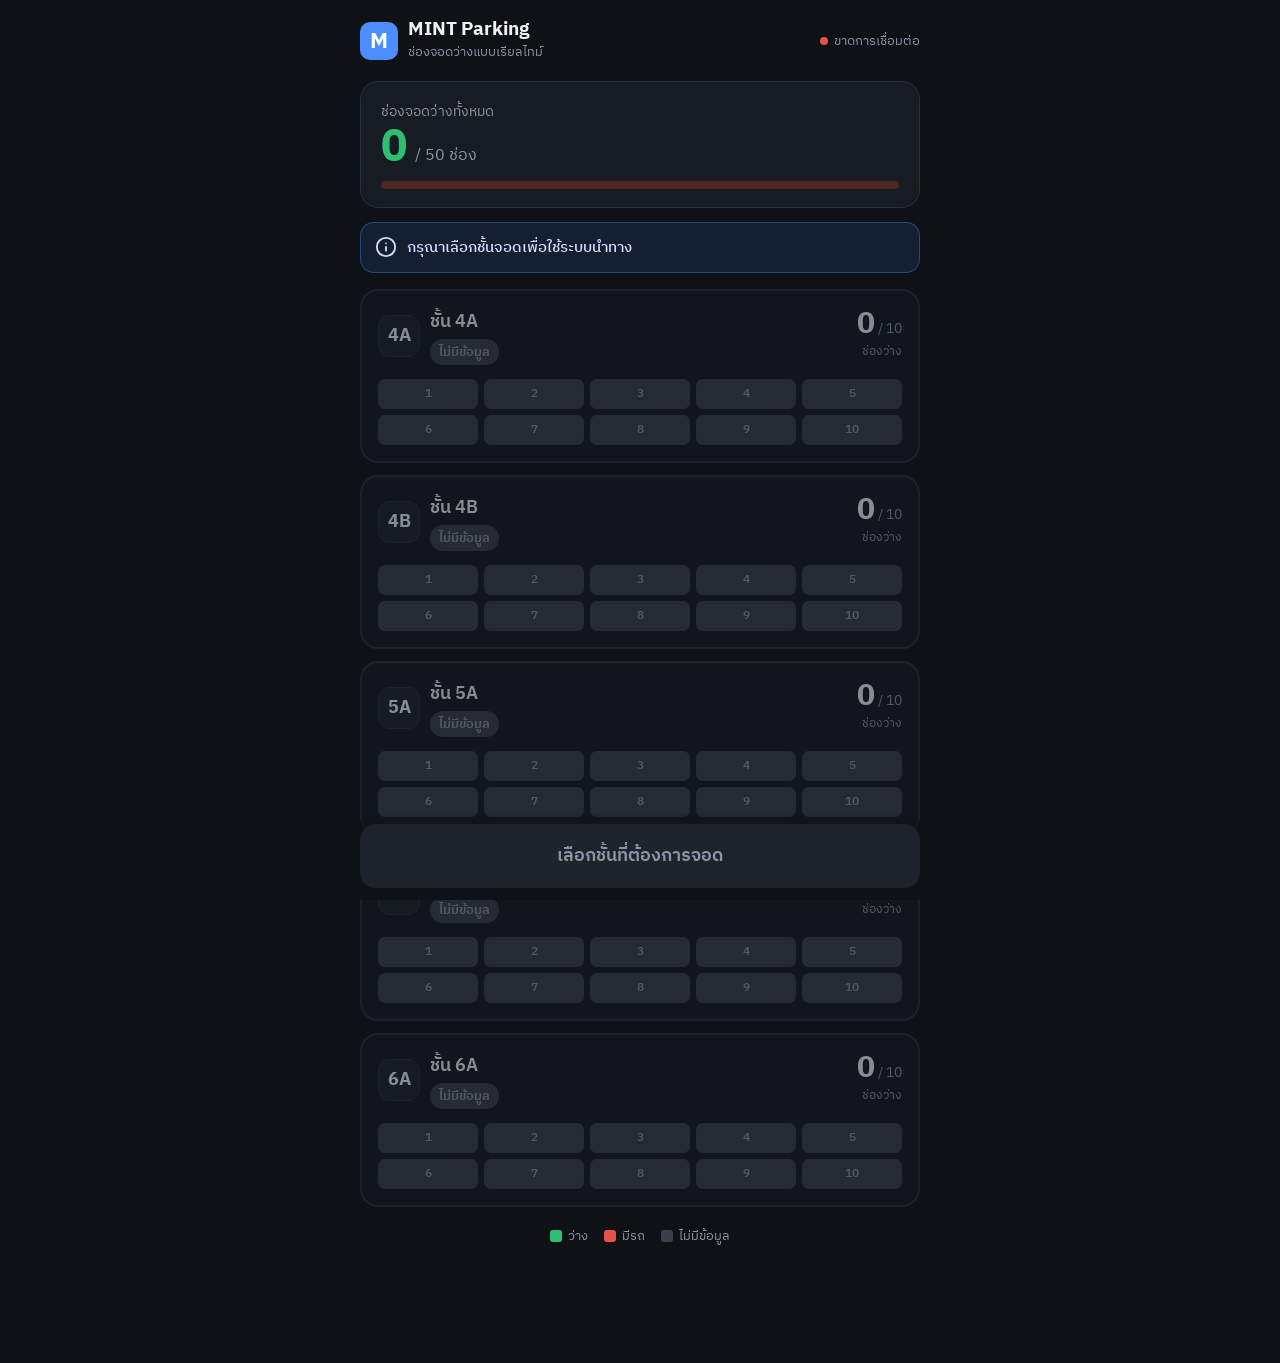
==== nav.html @ 10e76faa "Create nav.html" ====
<!doctype html>
<html lang="th">
<head>
<meta charset="utf-8">
<meta name="viewport" content="width=device-width,initial-scale=1,viewport-fit=cover">
<meta name="theme-color" content="#0e1116">
<title>นำทาง · MINT Parking</title>
<link rel="preconnect" href="https://fonts.googleapis.com">
<link href="https://fonts.googleapis.com/css2?family=IBM+Plex+Sans+Thai:wght@400;500;600;700&display=swap" rel="stylesheet">
<style>
  :root{
    --bg:#0e1116; --panel:#171b22; --panel-2:#1e232c; --line:#2a313c;
    --text:#eef1f5; --muted:#8b95a5;
    --free:#2fbf71; --free-dim:#1c4a33;
    --taken:#e5534b; --taken-dim:#4d2523;
    --warn:#f0a83a; --unknown:#3a414c; --accent:#4c8dff;
    --turn:#0f7a3f;
  }
  *{box-sizing:border-box;margin:0;padding:0}
  html,body{background:var(--bg);height:100%}
  body{font-family:'IBM Plex Sans Thai',sans-serif;color:var(--text);display:flex;flex-direction:column;
       min-height:100vh;transition:background .3s}
  body.turn{background:var(--turn)}
  body.arrived{background:#12305e}
  button{font-family:inherit;cursor:pointer;-webkit-tap-highlight-color:transparent}

  /* ---------- แถบบน ---------- */
  .top{display:flex;align-items:center;gap:10px;padding:14px 16px;padding-top:calc(14px + env(safe-area-inset-top))}
  .back{border:0;background:rgba(255,255,255,.08);color:var(--text);width:42px;height:42px;border-radius:12px;
        display:grid;place-items:center;flex:none}
  .dest{flex:1;min-width:0}
  .dest small{display:block;color:var(--muted);font-size:13px}
  body.turn .dest small,body.arrived .dest small{color:rgba(255,255,255,.75)}
  .dest b{font-size:18px;font-weight:600}
  .free{flex:none;font-size:14px;font-weight:600;padding:6px 12px;border-radius:99px;background:var(--free-dim);color:var(--free)}
  .free.low{background:rgba(240,168,58,.18);color:var(--warn)}
  .free.full{background:var(--taken-dim);color:#f3a29d}
  .free.none{background:var(--unknown);color:var(--muted)}

  /* ---------- คำสั่งหลัก ---------- */
  main{flex:1;display:flex;flex-direction:column;align-items:center;justify-content:center;text-align:center;padding:0 20px}
  .arrow{width:min(58vw,260px);height:min(58vw,260px)}
  .arrow svg{width:100%;height:100%}
  .msg{font-size:clamp(34px,11vw,58px);font-weight:700;line-height:1.15;margin-top:8px}
  .msg.long{font-size:clamp(28px,8.2vw,44px)}
  .detail{font-size:18px;color:rgba(255,255,255,.8);margin-top:6px;min-height:27px}
  .prev{margin-top:18px;font-size:14px;color:var(--muted);min-height:20px}
  body.turn .prev,body.arrived .prev{color:rgba(255,255,255,.7)}

  .alert{margin:12px 16px 0;padding:12px 14px;border-radius:14px;background:rgba(240,168,58,.15);
         border:1px solid rgba(240,168,58,.5);color:#ffd79a;font-size:15px;font-weight:500;display:none;
         align-items:center;gap:10px;justify-content:space-between}
  .alert.show{display:flex}
  .alert button{border:0;border-radius:10px;padding:8px 12px;background:var(--warn);color:#1a1200;font-weight:600;font-size:14px;flex:none}

  /* ---------- ผังช่องจอดเมื่อถึงชั้น ---------- */
  .slots{display:none;grid-template-columns:repeat(5,1fr);gap:6px;width:100%;max-width:340px;margin-top:20px}
  body.arrived .slots{display:grid}
  .slot{height:34px;border-radius:8px;display:grid;place-items:center;font-size:13px;font-weight:600}
  .slot.f{background:var(--free);color:#05290f}
  .slot.t{background:rgba(255,255,255,.12);color:rgba(255,255,255,.45)}
  .slot.u{background:rgba(255,255,255,.06);color:rgba(255,255,255,.3)}

  /* ---------- ความคืบหน้า ---------- */
  .steps{display:flex;flex-wrap:wrap;gap:4px 6px;justify-content:center;align-items:center;
         padding:12px 16px calc(18px + env(safe-area-inset-bottom));font-size:13px;color:rgba(255,255,255,.5)}
  .steps b{font-weight:600;color:rgba(255,255,255,.85)}
  .steps b.now{color:#fff;background:rgba(255,255,255,.18);padding:1px 8px;border-radius:99px}
  .code{display:inline-block;font-size:13px;font-weight:600;letter-spacing:.5px;padding:3px 10px;border-radius:99px;
        background:rgba(255,255,255,.14);color:#fff;margin-bottom:6px;visibility:hidden}
  .code.on{visibility:visible}
  .debug{color:rgba(255,255,255,.6);font-size:12px;white-space:pre-line;text-align:center;padding:0 16px 8px}

  /* ---------- หน้าเริ่ม ---------- */
  .start{position:fixed;inset:0;background:var(--bg);display:flex;flex-direction:column;align-items:center;
         justify-content:center;text-align:center;padding:24px;z-index:5;gap:14px}
  .start.hide{display:none}
  .start h1{font-size:26px;font-weight:700}
  .start p{color:var(--muted);font-size:15px;max-width:320px;line-height:1.6}
  .start .big{border:0;border-radius:16px;padding:17px 40px;font-size:19px;font-weight:600;background:var(--accent);color:#fff;margin-top:8px}
  .start .link{border:0;background:none;color:var(--muted);font-size:15px;text-decoration:underline}
  .err{color:#f3a29d;font-size:14px;max-width:320px;min-height:20px}

  /* ---------- จำลอง ---------- */
  .sim{display:none;flex-wrap:wrap;gap:6px;justify-content:center;padding:0 12px 10px}
  .sim.on{display:flex}
  .sim button{border:1px solid rgba(255,255,255,.3);background:rgba(0,0,0,.25);color:#fff;border-radius:10px;padding:8px 12px;font-size:13px}
  .sim button.hold{background:#fff;color:#000}

  /* ---------- กล่องแจ้งเตือน flag ---------- */
  #overlay{position:fixed;inset:0;background:rgba(0,0,0,.75);display:none;align-items:center;justify-content:center;padding:16px;z-index:10}
  #box{background:#fff;color:#222;border-radius:16px;padding:24px;max-width:420px;width:100%}
  #box h2{margin:0 0 12px;font-size:21px}
  #box p,#box li{font-size:16px;line-height:1.5}
  #box ol{padding-left:22px;margin:8px 0}
  #box code{background:#eee;padding:2px 6px;border-radius:6px;word-break:break-all}
  .row{display:flex;gap:12px;margin-top:16px}
  .row button{flex:1;font-size:17px;padding:12px;border-radius:12px;border:0}
  .yes{background:#0a7d2c;color:#fff}
  .no{background:#ddd;color:#222}
  #steps2{display:none}
  #copied{color:#0a7d2c;font-weight:bold}
</style>
</head>
<body>

<div class="top">
  <button class="back" id="back" aria-label="กลับไปเลือกชั้น">
    <svg width="22" height="22" viewBox="0 0 24 24" fill="none" stroke="currentColor" stroke-width="2.4" stroke-linecap="round" stroke-linejoin="round"><path d="M15 18l-6-6 6-6"/></svg>
  </button>
  <div class="dest"><small>ปลายทาง</small><b id="destName">–</b></div>
  <span class="free none" id="freeBadge">–</span>
</div>

<div class="alert" id="fullAlert"><span id="fullText">⚠️ ชั้นนี้เต็มแล้ว</span><button id="change">เปลี่ยนชั้น</button></div>

<main>
  <span class="code" id="code">–</span>
  <div class="arrow" id="arrow"></div>
  <div class="msg" id="msg">ขับตรงไปตามทาง</div>
  <div class="detail" id="detail">ระบบจะแจ้งเมื่อถึงจุดเลี้ยว</div>
  <div class="slots" id="slots"></div>
  <div class="prev" id="prev"></div>
</main>

<div class="sim" id="sim"></div>
<div class="debug" id="debug"></div>
<div class="steps" id="progress"></div>

<!-- หน้าเริ่ม (ต้องแตะ 1 ครั้งเพื่อเปิดการสแกนและเสียง) -->
<div class="start" id="start">
  <h1 id="startTitle">นำทางไปชั้น –</h1>
  <p>วางมือถือไว้ที่ที่จับในรถ เปิดหน้าจอไว้ตลอดทาง<br>ระบบจะบอกทางด้วยเสียงเมื่อถึงจุดเลี้ยว</p>
  <button class="big" id="go">เริ่มนำทาง</button>
  <div class="err" id="err"></div>
  <button class="link" id="back2">กลับไปเลือกชั้น</button>
</div>

<!-- กล่องแจ้งเตือน flag -->
<div id="overlay">
  <div id="box">
    <div id="ask">
      <h2>⚠️ กรุณาเปิด flag เพื่อนำทาง</h2>
      <p>ระบบนำทางต้องใช้ฟีเจอร์สแกน Beacon ของ Chrome ซึ่งยังเป็นฟีเจอร์ทดลอง ต้องเปิดใช้งานก่อน (ทำครั้งเดียวต่อเครื่อง)</p>
      <div class="row"><button class="no" id="deny">ไม่อนุญาต</button><button class="yes" id="allow">อนุญาต</button></div>
    </div>
    <div id="steps2">
      <h2>เปิด flag ตามขั้นตอนนี้</h2>
      <p id="copied">✅ คัดลอกที่อยู่ให้แล้ว</p>
      <ol>
        <li>กดที่ช่องที่อยู่เว็บด้านบน แล้ว <b>วาง</b> แล้วกด Enter<br><code>chrome://flags/#enable-experimental-web-platform-features</code></li>
        <li>เปลี่ยนจาก <i>Default</i> เป็น <b>Enabled</b></li>
        <li>กดปุ่ม <b>Relaunch</b> ด้านล่าง</li>
        <li>สแกน QR Code อีกครั้ง</li>
      </ol>
      <div class="row"><button class="no" id="copyAgain">คัดลอกอีกครั้ง</button></div>
    </div>
  </div>
</div>

<script>
// ======================= ตั้งค่า =======================
const FIREBASE_URL = "https://mintparking-52573-default-rtdb.asia-southeast1.firebasedatabase.app";
const DASHBOARD    = "index.html";
const SLOTS_PER_FLOOR = 10;

// รหัสชั้นในฐานข้อมูล (ESP32 ใช้ F1-F5) -> ชื่อที่แสดง
const FLOORS = { F1: "4A", F2: "4B", F3: "5A", F4: "5B", F5: "6A" };

// ---------- ส่วนที่ 1: เส้นทางภายนอกอาคาร (ข้อความเหมือนกันทุกชั้นปลายทาง) ----------
// say = ข้อความเต็ม (พูดออกเสียง) | msg = ตัวใหญ่ | sub = ตัวเล็ก
// arrow: left | right | straight | up | rightleft | park
const OUTDOOR = {
  A1: { say: "ตรงไป",      msg: "ตรงไป",     sub: "",                       arrow: "straight" },
  A2: { say: "เลี้ยวขวา",   msg: "เลี้ยวขวา",  sub: "",                       arrow: "right" },
  A3: { say: "ตรงไป",      msg: "ตรงไป",     sub: "",                       arrow: "straight" },
  A4: { say: "เลี้ยวขวา",   msg: "เลี้ยวขวา",  sub: "",                       arrow: "right" },
  A5: { say: "ตรงไปเพื่อขึ้นสู่อาคารจอดรถ", msg: "ตรงไป", sub: "เพื่อขึ้นสู่อาคารจอดรถ", arrow: "straight" },
  B1: { say: "ตรงไปและเลี้ยวขวาที่สุดทาง",  msg: "ตรงไป", sub: "และเลี้ยวขวาที่สุดทาง",  arrow: "straight" },
  B2: { say: "ตรงไป",      msg: "ตรงไป",     sub: "",                       arrow: "straight" },
  B3: { say: "ตรงไป",      msg: "ตรงไป",     sub: "",                       arrow: "straight" },
  B4: { say: "เลี้ยวขวา",   msg: "เลี้ยวขวา",  sub: "",                       arrow: "right" },
  B5: { say: "เลี้ยวขวาและเลี้ยวซ้ายเพื่อขึ้นอาคารจอดรถ", msg: "เลี้ยวขวาและเลี้ยวซ้าย", sub: "เพื่อขึ้นอาคารจอดรถ", arrow: "rightleft" },
  C1: { say: "เลี้ยวขวา",   msg: "เลี้ยวขวา",  sub: "",                       arrow: "right" },
  C2: { say: "เลี้ยวขวา",   msg: "เลี้ยวขวา",  sub: "",                       arrow: "right" },
  E1: { say: "เลี้ยวขวา",   msg: "เลี้ยวขวา",  sub: "",                       arrow: "right" },
};
const ROUTE_A = ["A1", "A2", "A3", "A4", "A5"];   // เส้นทางหลัก A
const ROUTE_B = ["B1", "B2", "B3", "B4", "B5"];   // เส้นทางหลัก B
// เส้นทางสำรอง: B5 -> C1 -> (C2 -> A4 หรือ B3) หรือ (E1 -> A2 หรือ B1)
const BRANCH = {
  B5: ["C1"],
  C1: ["C2", "E1"],          // แทร็ก C2 แล้วจะไม่แทร็ก E1 และกลับกัน
  C2: ["A4", "B3"],
  E1: ["A2", "B1"],
};

// ---------- ส่วนที่ 2: ภายในอาคาร (ข้อความขึ้นกับชั้นปลายทาง) ----------
// final: true = จุดสุดท้ายของชั้นนั้น
const GO_4A  = { b: "F1A", say: "ขึ้นไปยังชั้นจอดรถ 4A", msg: "ขึ้นไปยังชั้นจอดรถ 4A", sub: "", arrow: "up" };
const UP_5A  = { b: "F3B", say: "ขึ้นต่อไปยังชั้น 5A", msg: "ขึ้นต่อไปยังชั้น 5A", sub: "", arrow: "up" };
const HERE   = b => ({ b, say: "ถึงชั้นจอดรถของคุณแล้ว", msg: "ถึงชั้นจอดรถของคุณแล้ว", sub: "", arrow: "park", final: true });
const UPTO   = (b, f) => ({ b, say: `ขึ้นไปยังชั้น ${f} แล้วคุณจะถึงชั้นจอดรถของคุณ`,
                           msg: `ขึ้นไปยังชั้น ${f}`, sub: "แล้วคุณจะถึงชั้นจอดรถของคุณ", arrow: "up", final: true });
const BUILDING = {
  F1: [GO_4A, HERE("F3B")],                                            // 4A
  F2: [GO_4A, UPTO("F3B", "4B")],                                      // 4B
  F3: [GO_4A, UP_5A, HERE("F4B")],                                     // 5A
  F4: [GO_4A, UP_5A, UPTO("F4B", "5B")],                               // 5B
  F5: [GO_4A, UP_5A,
       { b: "F4B", say: "ขึ้นต่อไปยังชั้น 6A", msg: "ขึ้นต่อไปยังชั้น 6A", sub: "", arrow: "up" },
       HERE("F5B")],                                                   // 6A
};

const RSSI_NEAR = -70;    // แรงกว่านี้ = ถึงจุด
const RSSI_FAR  = -80;    // อ่อนกว่านี้ = ผ่านจุดไปแล้ว
const NEAR_OVERRIDE = {}; // ปรับเกณฑ์เฉพาะบางจุด เช่น { A3: -65, F1A: -75 }
const LOST_MS   = 3000;
const STALE_MS  = 120000;
const POLL_MS   = 3000;
const ARRIVE_MS = 6000;   // จุดสุดท้ายแบบ "ขึ้นไปยังชั้น ..." แสดงค้างไว้ก่อนเปลี่ยนเป็นหน้าถึงชั้น
const FLAG_URL  = "chrome://flags/#enable-experimental-web-platform-features";
// =====================================================

const $ = id => document.getElementById(id);
const q = new URLSearchParams(location.search);
const DEBUG = q.has('debug');
const SIM   = q.has('sim');
const floor = q.get('floor');
const chain = BUILDING[floor];
const supported = !!(navigator.bluetooth && navigator.bluetooth.requestLEScan);
if (!chain) location.replace(DASHBOARD);
const fname = chain ? FLOORS[floor] : '';

// ---------- รวมทุกจุดเป็นโหนดเดียวกัน ----------
// โหนดภายนอก = "A1".."E1", โหนดในอาคาร = "IN0".."INn" (ลำดับใน chain)
function stepOf(node) {
  if (node.startsWith('IN')) { const s = chain[+node.slice(2)]; return { ...s, beacon: s.b }; }
  return { ...OUTDOOR[node], beacon: node };
}
const IN_NODES = chain ? chain.map((_, i) => 'IN' + i) : [];
const OUT_ALL  = [...ROUTE_A, ...ROUTE_B];

// จุดที่อนุญาตให้แทร็กได้ถัดจาก node (null = ยังไม่เจอจุดไหน)
function allowedAfter(node) {
  if (node === null) return [...OUT_ALL, ...IN_NODES];
  if (node.startsWith('IN')) return IN_NODES.slice(+node.slice(2) + 1);
  if (BRANCH[node] && !ROUTE_A.includes(node) && !ROUTE_B.includes(node)) return BRANCH[node];   // C1, C2, E1
  const route = ROUTE_A.includes(node) ? ROUTE_A : ROUTE_B;
  return [...route.slice(route.indexOf(node) + 1), ...(BRANCH[node] || []), ...IN_NODES];
}

const beacons = {}, seen = {};
let current = null;      // จุดล่าสุดที่แทร็กแล้ว
let near = false;        // ยังอยู่ใกล้ current หรือไม่
let finished = false;    // ถึงจุดสุดท้ายแล้ว
let arrivedView = false;
let trail = [];
let started = false, floorData = {}, wakeLock = null;

// ---------- ลูกศร ----------
const ARROWS = {
  straight:  '<path d="M60 102V30M34 54l26-26 26 26"/>',
  up:        '<path d="M60 102V30M34 54l26-26 26 26"/><path d="M30 104h60" stroke-dasharray="6 8"/>',
  right:     '<path d="M38 104V62a12 12 0 0 1 12-12h44M74 28l22 22-22 22"/>',
  left:      '<path d="M82 104V62a12 12 0 0 0-12-12H26M46 28L24 50l22 22"/>',
  rightleft: '<path d="M36 106V82h44V42H34M52 24L34 42l18 18"/>',
  park:      '<rect x="22" y="18" width="76" height="84" rx="16"/><path d="M48 86V36h16a14 14 0 0 1 0 28H48"/>',
};
const arrowSvg = k => `<svg viewBox="0 0 120 120" fill="none" stroke="#fff" stroke-width="10" stroke-linecap="round" stroke-linejoin="round">${ARROWS[k] || ARROWS.straight}</svg>`;

// ---------- ช่องจอดของชั้นปลายทาง ----------
function slotsNow() {
  const arr = new Array(SLOTS_PER_FLOOR).fill(null);
  for (const [k, v] of Object.entries(floorData.slots || {}))
    if (+k < SLOTS_PER_FLOOR) arr[+k] = (v === 0 || v === 1) ? v : null;
  let newest = 0;
  for (const u of Object.values(floorData.units || {})) newest = Math.max(newest, u.t || 0);
  const now = newest && Date.now() - newest < 600000 ? newest : Date.now();
  for (const u of Object.values(floorData.units || {}))
    if (!u.t || now - u.t > STALE_MS)
      for (let i = u.from; i < u.from + u.count && i < SLOTS_PER_FLOOR; i++) arr[i] = null;
  return arr;
}
async function loadFloor() {
  try {
    const r = await fetch(`${FIREBASE_URL}/parking/${floor}.json`, { cache: 'no-store' });
    if (r.ok) floorData = (await r.json()) || {};
  } catch (e) {}
  renderFloor();
}
let wasFull = false;
function renderFloor() {
  const s = slotsNow();
  const free = s.filter(v => v === 0).length, known = s.filter(v => v !== null).length;
  const b = $('freeBadge');
  b.className = 'free ' + (!known ? 'none' : free === 0 ? 'full' : free <= 2 ? 'low' : '');
  b.textContent = !known ? 'ไม่มีข้อมูล' : free === 0 ? 'เต็ม' : `ว่าง ${free}/${SLOTS_PER_FLOOR}`;
  const full = known > 0 && free === 0;
  $('fullText').textContent = `⚠️ ชั้น ${fname} เต็มแล้ว`;
  $('fullAlert').classList.toggle('show', full && !finished);
  if (full && !wasFull && started && !finished) speak(`ชั้น ${fname} เต็มแล้ว กรุณาเปลี่ยนชั้น`);
  wasFull = full;
  $('slots').innerHTML = s.map((v, i) => `<div class="slot ${v === 0 ? 'f' : v === 1 ? 't' : 'u'}">${i + 1}</div>`).join('');
  if (arrivedView) {
    const list = s.map((v, i) => v === 0 ? i + 1 : null).filter(Boolean);
    $('detail').textContent = !known ? 'ยังไม่มีข้อมูลช่องจอดของชั้นนี้'
      : list.length ? `ช่องว่าง: ${list.join(', ')}` : 'ขณะนี้ไม่มีช่องว่าง';
  }
}

// ---------- แสดงผล ----------
function render() {
  const st = current ? stepOf(current) : null;
  const showStep = st && (near || finished);
  document.body.classList.toggle('turn', !!showStep && !arrivedView);
  document.body.classList.toggle('arrived', arrivedView);

  if (arrivedView) {
    $('arrow').innerHTML = arrowSvg('park');
    setMsg(`ชั้น ${fname}`);
    renderFloor();
  } else if (showStep) {
    $('arrow').innerHTML = arrowSvg(st.arrow);
    setMsg(st.msg);
    $('detail').textContent = st.sub || '';
  } else {
    $('arrow').innerHTML = arrowSvg('straight');
    setMsg('ขับตรงไปตามทาง');
    $('detail').textContent = 'ระบบจะแจ้งเมื่อถึงจุดถัดไป';
  }
  $('code').textContent = st ? `จุด ${st.beacon}` : '';
  $('code').classList.toggle('on', !!showStep);
  $('prev').textContent = (st && !near && !finished) ? `ล่าสุด (${st.beacon}): ${st.say}` : '';
  const names = trail.map(n => stepOf(n).beacon);
  $('progress').innerHTML = names.length
    ? names.map((n, i) => `<b class="${i === names.length - 1 && (near || finished) ? 'now' : ''}">${n}</b>`).join('<span>›</span>')
    : 'ยังไม่ผ่านจุดใด';
}

function setMsg(t) { $('msg').textContent = t; $('msg').classList.toggle('long', t.length > 12); }
function speak(t) {
  try { speechSynthesis.cancel(); const u = new SpeechSynthesisUtterance(t); u.lang = 'th-TH'; speechSynthesis.speak(u); } catch (e) {}
}

// ---------- ตรรกะนำทาง ----------
function rssi(name) { const b = beacons[name]; return b ? b.avg : -100; }

function update() {
  const now = Date.now();
  for (const b of Object.values(beacons)) if (now - b.lastSeen > LOST_MS) b.avg = -100;

  if (!finished) {
    if (near && rssi(stepOf(current).beacon) < RSSI_FAR) { near = false; render(); }

    // หาจุดถัดไปที่อนุญาตและสัญญาณแรงที่สุด
    let best = null, bestR = -999;
    for (const node of allowedAfter(current)) {
      const name = stepOf(node).beacon, r = rssi(name);
      if (r > (NEAR_OVERRIDE[name] ?? RSSI_NEAR) && r > bestR) { best = node; bestR = r; }
    }
    if (best && (!near || bestR > rssi(stepOf(current).beacon))) {
      current = best; near = true; trail.push(best);
      const st = stepOf(best);
      speak(st.say);
      if (navigator.vibrate) navigator.vibrate([300, 100, 300]);
      if (st.final) {
        finished = true;
        $('fullAlert').classList.remove('show');
        // "ถึงชั้นจอดรถของคุณแล้ว" -> หน้าถึงชั้นทันที, "ขึ้นไปยังชั้น ..." -> ค้างข้อความไว้ก่อน
        setTimeout(() => { arrivedView = true; render(); }, st.arrow === 'park' ? 2500 : ARRIVE_MS);
      }
      render();
    }
  }

  if (DEBUG) {
    const list = Object.values(seen).filter(d => now - d.t < 5000).sort((a, b) => b.rssi - a.rssi).slice(0, 6)
      .map(d => `${d.rssi} dBm | ${d.name}` + (beacons[d.name] ? ` (เฉลี่ย ${Math.round(beacons[d.name].avg)})` : ''));
    const next = finished ? '-' : [...new Set(allowedAfter(current).map(n => stepOf(n).beacon))].join(', ');
    $('debug').textContent = `ล่าสุด: ${current ? stepOf(current).beacon : '-'} · รอ: ${next}\n` + (list.join('\n') || 'ยังไม่เจอ Beacon');
  }
}

const NAMES = new Set([...Object.keys(OUTDOOR), ...(chain || []).map(s => s.b)]);
function onAdv(ev) {
  const raw = ev.device.name || ev.name;
  const name = raw ? raw.trim().toUpperCase() : '';
  if (DEBUG) seen[ev.device.id] = { name: raw || '(ไม่มีชื่อ)', rssi: ev.rssi, t: Date.now() };
  if (!NAMES.has(name) || ev.rssi == null) return;
  feed(name, ev.rssi);
}
function feed(name, r) {
  const b = beacons[name] || (beacons[name] = { avg: r, lastSeen: 0 });
  b.avg = 0.7 * b.avg + 0.3 * r;
  b.lastSeen = Date.now();
  if (DEBUG && SIM) seen['sim-' + name] = { name, rssi: r, t: Date.now() };
}

// ---------- เริ่ม ----------
async function begin() {
  $('err').textContent = '';
  speak(`เริ่มนำทางไปชั้น ${fname}`);
  if (!SIM) {
    if (!supported) { $('overlay').style.display = 'flex'; return; }
    try {
      await navigator.bluetooth.requestLEScan({ acceptAllAdvertisements: true, keepRepeatedDevices: true });
    } catch (e) {
      $('err').textContent = 'เริ่มสแกนไม่ได้: กรุณาเปิด Bluetooth และตำแหน่ง (Location) แล้วกดอนุญาต';
      return;
    }
    navigator.bluetooth.addEventListener('advertisementreceived', onAdv);
  }
  started = true;
  $('start').classList.add('hide');
  keepAwake(); render();
  setInterval(update, 300);
}
async function keepAwake() { try { if ('wakeLock' in navigator) wakeLock = await navigator.wakeLock.request('screen'); } catch (e) {} }
document.addEventListener('visibilitychange', () => { if (document.visibilityState === 'visible' && started) keepAwake(); });

// ---------- จำลอง Beacon (?sim) ----------
if (SIM && chain) {
  const box = $('sim'); box.classList.add('on');
  for (const name of NAMES) {
    const btn = document.createElement('button');
    btn.textContent = name;
    let timer = null;
    btn.onclick = () => {                       // แตะ = อยู่ใกล้ Beacon นี้ 4 วินาที แล้วห่างออกไป
      btn.classList.add('hold'); clearInterval(timer);
      let t = 0;
      timer = setInterval(() => {
        t += 300;
        if (t < 4000) feed(name, -55);
        else if (t < 7000) feed(name, -95);
        else { clearInterval(timer); btn.classList.remove('hold'); }
      }, 300);
    };
    box.appendChild(btn);
  }
}

// ---------- ปุ่ม ----------
const goBack = () => location.href = DASHBOARD;
$('back').onclick = goBack; $('back2').onclick = goBack; $('change').onclick = goBack;
$('go').onclick = begin;
async function copyFlag() {
  try { await navigator.clipboard.writeText(FLAG_URL); }
  catch (e) { const t = document.createElement('textarea'); t.value = FLAG_URL; document.body.appendChild(t); t.select(); document.execCommand('copy'); t.remove(); }
}
$('allow').onclick = async () => { await copyFlag(); $('ask').style.display = 'none'; $('steps2').style.display = 'block'; };
$('copyAgain').onclick = async () => { await copyFlag(); $('copied').textContent = '✅ คัดลอกให้อีกครั้งแล้ว'; };
$('deny').onclick = goBack;

if (chain) {
  $('destName').textContent = `ชั้น ${fname}`;
  $('startTitle').textContent = `นำทางไปชั้น ${fname}`;
  if (!supported && !SIM) $('overlay').style.display = 'flex';
  render(); loadFloor(); setInterval(loadFloor, POLL_MS);
}
</script>
</body>
</html>
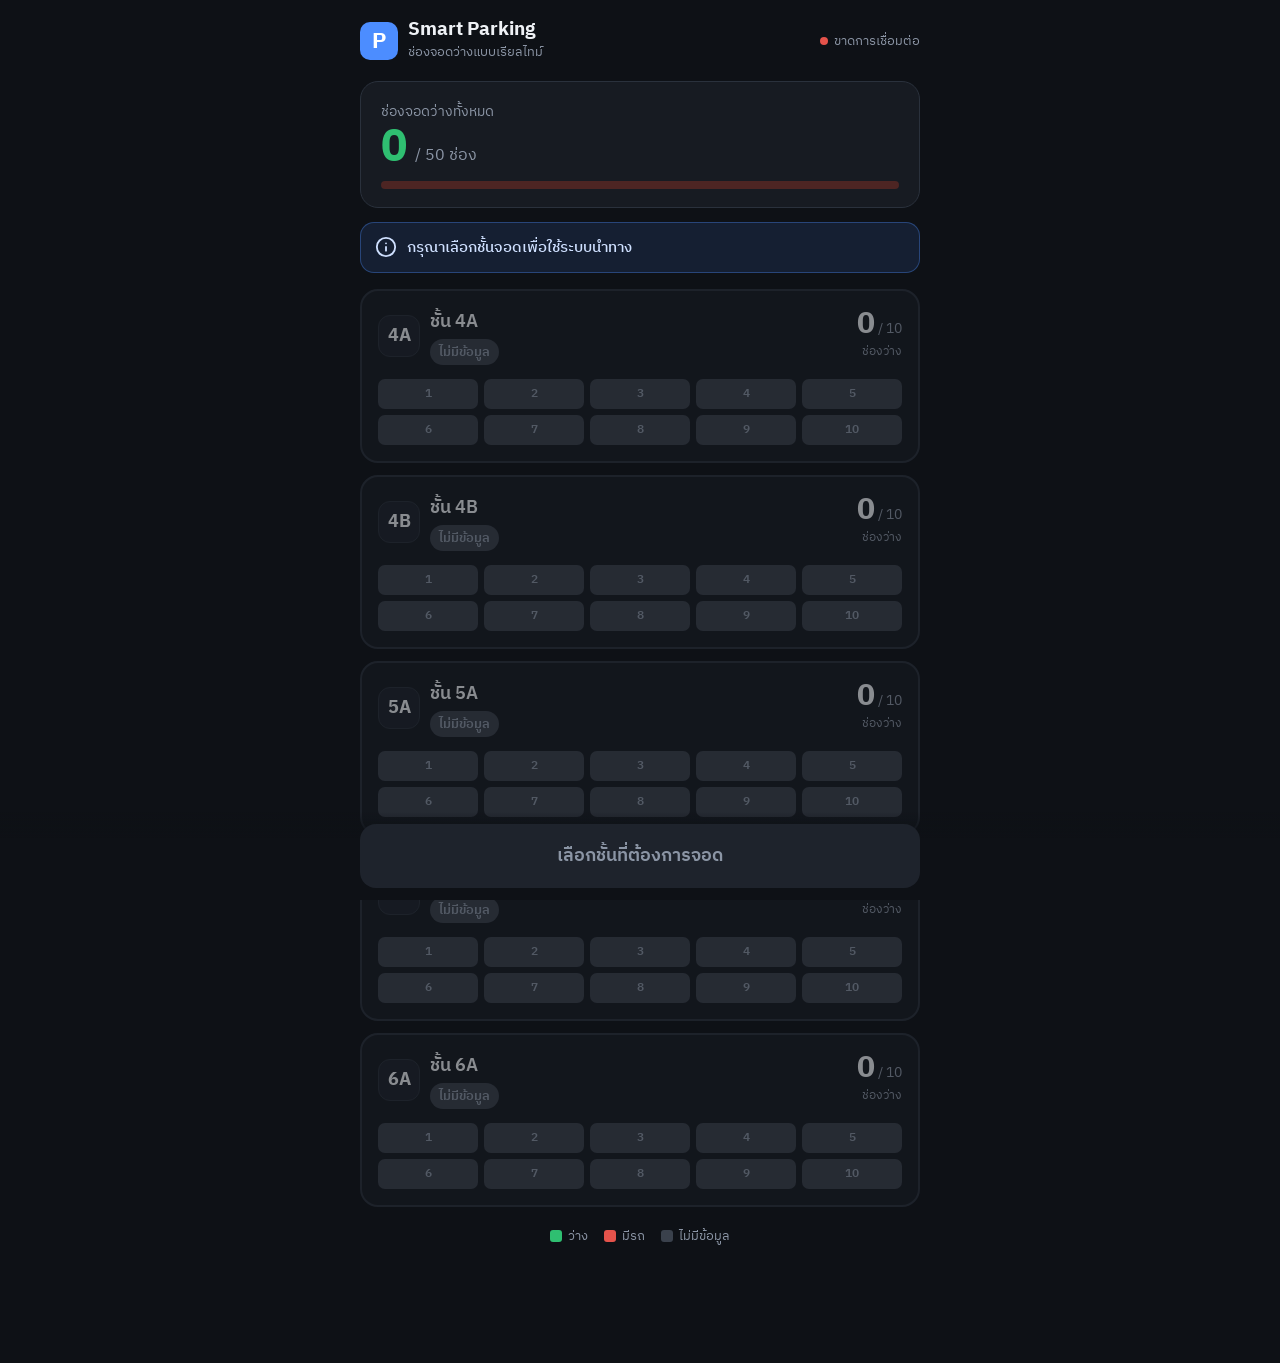
==== commit 0797170b: "Add files via upload" ====
--- a/nav.html
+++ b/nav.html
@@ -4,103 +4,12 @@
 <meta charset="utf-8">
 <meta name="viewport" content="width=device-width,initial-scale=1,viewport-fit=cover">
 <meta name="theme-color" content="#0e1116">
-<title>นำทาง · MINT Parking</title>
+<title>นำทาง · Smart Parking</title>
 <link rel="preconnect" href="https://fonts.googleapis.com">
 <link href="https://fonts.googleapis.com/css2?family=IBM+Plex+Sans+Thai:wght@400;500;600;700&display=swap" rel="stylesheet">
-<style>
-  :root{
-    --bg:#0e1116; --panel:#171b22; --panel-2:#1e232c; --line:#2a313c;
-    --text:#eef1f5; --muted:#8b95a5;
-    --free:#2fbf71; --free-dim:#1c4a33;
-    --taken:#e5534b; --taken-dim:#4d2523;
-    --warn:#f0a83a; --unknown:#3a414c; --accent:#4c8dff;
-    --turn:#0f7a3f;
-  }
-  *{box-sizing:border-box;margin:0;padding:0}
-  html,body{background:var(--bg);height:100%}
-  body{font-family:'IBM Plex Sans Thai',sans-serif;color:var(--text);display:flex;flex-direction:column;
-       min-height:100vh;transition:background .3s}
-  body.turn{background:var(--turn)}
-  body.arrived{background:#12305e}
-  button{font-family:inherit;cursor:pointer;-webkit-tap-highlight-color:transparent}
-
-  /* ---------- แถบบน ---------- */
-  .top{display:flex;align-items:center;gap:10px;padding:14px 16px;padding-top:calc(14px + env(safe-area-inset-top))}
-  .back{border:0;background:rgba(255,255,255,.08);color:var(--text);width:42px;height:42px;border-radius:12px;
-        display:grid;place-items:center;flex:none}
-  .dest{flex:1;min-width:0}
-  .dest small{display:block;color:var(--muted);font-size:13px}
-  body.turn .dest small,body.arrived .dest small{color:rgba(255,255,255,.75)}
-  .dest b{font-size:18px;font-weight:600}
-  .free{flex:none;font-size:14px;font-weight:600;padding:6px 12px;border-radius:99px;background:var(--free-dim);color:var(--free)}
-  .free.low{background:rgba(240,168,58,.18);color:var(--warn)}
-  .free.full{background:var(--taken-dim);color:#f3a29d}
-  .free.none{background:var(--unknown);color:var(--muted)}
-
-  /* ---------- คำสั่งหลัก ---------- */
-  main{flex:1;display:flex;flex-direction:column;align-items:center;justify-content:center;text-align:center;padding:0 20px}
-  .arrow{width:min(58vw,260px);height:min(58vw,260px)}
-  .arrow svg{width:100%;height:100%}
-  .msg{font-size:clamp(34px,11vw,58px);font-weight:700;line-height:1.15;margin-top:8px}
-  .msg.long{font-size:clamp(28px,8.2vw,44px)}
-  .detail{font-size:18px;color:rgba(255,255,255,.8);margin-top:6px;min-height:27px}
-  .prev{margin-top:18px;font-size:14px;color:var(--muted);min-height:20px}
-  body.turn .prev,body.arrived .prev{color:rgba(255,255,255,.7)}
-
-  .alert{margin:12px 16px 0;padding:12px 14px;border-radius:14px;background:rgba(240,168,58,.15);
-         border:1px solid rgba(240,168,58,.5);color:#ffd79a;font-size:15px;font-weight:500;display:none;
-         align-items:center;gap:10px;justify-content:space-between}
-  .alert.show{display:flex}
-  .alert button{border:0;border-radius:10px;padding:8px 12px;background:var(--warn);color:#1a1200;font-weight:600;font-size:14px;flex:none}
-
-  /* ---------- ผังช่องจอดเมื่อถึงชั้น ---------- */
-  .slots{display:none;grid-template-columns:repeat(5,1fr);gap:6px;width:100%;max-width:340px;margin-top:20px}
-  body.arrived .slots{display:grid}
-  .slot{height:34px;border-radius:8px;display:grid;place-items:center;font-size:13px;font-weight:600}
-  .slot.f{background:var(--free);color:#05290f}
-  .slot.t{background:rgba(255,255,255,.12);color:rgba(255,255,255,.45)}
-  .slot.u{background:rgba(255,255,255,.06);color:rgba(255,255,255,.3)}
-
-  /* ---------- ความคืบหน้า ---------- */
-  .steps{display:flex;flex-wrap:wrap;gap:4px 6px;justify-content:center;align-items:center;
-         padding:12px 16px calc(18px + env(safe-area-inset-bottom));font-size:13px;color:rgba(255,255,255,.5)}
-  .steps b{font-weight:600;color:rgba(255,255,255,.85)}
-  .steps b.now{color:#fff;background:rgba(255,255,255,.18);padding:1px 8px;border-radius:99px}
-  .code{display:inline-block;font-size:13px;font-weight:600;letter-spacing:.5px;padding:3px 10px;border-radius:99px;
-        background:rgba(255,255,255,.14);color:#fff;margin-bottom:6px;visibility:hidden}
-  .code.on{visibility:visible}
-  .debug{color:rgba(255,255,255,.6);font-size:12px;white-space:pre-line;text-align:center;padding:0 16px 8px}
-
-  /* ---------- หน้าเริ่ม ---------- */
-  .start{position:fixed;inset:0;background:var(--bg);display:flex;flex-direction:column;align-items:center;
-         justify-content:center;text-align:center;padding:24px;z-index:5;gap:14px}
-  .start.hide{display:none}
-  .start h1{font-size:26px;font-weight:700}
-  .start p{color:var(--muted);font-size:15px;max-width:320px;line-height:1.6}
-  .start .big{border:0;border-radius:16px;padding:17px 40px;font-size:19px;font-weight:600;background:var(--accent);color:#fff;margin-top:8px}
-  .start .link{border:0;background:none;color:var(--muted);font-size:15px;text-decoration:underline}
-  .err{color:#f3a29d;font-size:14px;max-width:320px;min-height:20px}
-
-  /* ---------- จำลอง ---------- */
-  .sim{display:none;flex-wrap:wrap;gap:6px;justify-content:center;padding:0 12px 10px}
-  .sim.on{display:flex}
-  .sim button{border:1px solid rgba(255,255,255,.3);background:rgba(0,0,0,.25);color:#fff;border-radius:10px;padding:8px 12px;font-size:13px}
-  .sim button.hold{background:#fff;color:#000}
-
-  /* ---------- กล่องแจ้งเตือน flag ---------- */
-  #overlay{position:fixed;inset:0;background:rgba(0,0,0,.75);display:none;align-items:center;justify-content:center;padding:16px;z-index:10}
-  #box{background:#fff;color:#222;border-radius:16px;padding:24px;max-width:420px;width:100%}
-  #box h2{margin:0 0 12px;font-size:21px}
-  #box p,#box li{font-size:16px;line-height:1.5}
-  #box ol{padding-left:22px;margin:8px 0}
-  #box code{background:#eee;padding:2px 6px;border-radius:6px;word-break:break-all}
-  .row{display:flex;gap:12px;margin-top:16px}
-  .row button{flex:1;font-size:17px;padding:12px;border-radius:12px;border:0}
-  .yes{background:#0a7d2c;color:#fff}
-  .no{background:#ddd;color:#222}
-  #steps2{display:none}
-  #copied{color:#0a7d2c;font-weight:bold}
-</style>
+<!-- แก้ไฟล์ CSS/JS เมื่อไร ให้เพิ่มเลข ?v= เพื่อให้มือถือโหลดไฟล์ใหม่ -->
+<link rel="stylesheet" href="css/base.css?v=1">
+<link rel="stylesheet" href="css/nav.css?v=1">
 </head>
 <body>
 
@@ -118,7 +27,7 @@
   <span class="code" id="code">–</span>
   <div class="arrow" id="arrow"></div>
   <div class="msg" id="msg">ขับตรงไปตามทาง</div>
-  <div class="detail" id="detail">ระบบจะแจ้งเมื่อถึงจุดเลี้ยว</div>
+  <div class="detail" id="detail">ระบบจะแจ้งเมื่อถึงจุดถัดไป</div>
   <div class="slots" id="slots"></div>
   <div class="prev" id="prev"></div>
 </main>
@@ -129,7 +38,7 @@
 
 <!-- หน้าเริ่ม (ต้องแตะ 1 ครั้งเพื่อเปิดการสแกนและเสียง) -->
 <div class="start" id="start">
-  <h1 id="startTitle">นำทางไปชั้น –</h1>
+  <h1 id="startTitle">นำทาง</h1>
   <p>วางมือถือไว้ที่ที่จับในรถ เปิดหน้าจอไว้ตลอดทาง<br>ระบบจะบอกทางด้วยเสียงเมื่อถึงจุดเลี้ยว</p>
   <button class="big" id="go">เริ่มนำทาง</button>
   <div class="err" id="err"></div>
@@ -158,306 +67,8 @@
   </div>
 </div>
 
-<script>
-// ======================= ตั้งค่า =======================
-const FIREBASE_URL = "https://mintparking-52573-default-rtdb.asia-southeast1.firebasedatabase.app";
-const DASHBOARD    = "index.html";
-const SLOTS_PER_FLOOR = 10;
-
-// รหัสชั้นในฐานข้อมูล (ESP32 ใช้ F1-F5) -> ชื่อที่แสดง
-const FLOORS = { F1: "4A", F2: "4B", F3: "5A", F4: "5B", F5: "6A" };
-
-// ---------- ส่วนที่ 1: เส้นทางภายนอกอาคาร (ข้อความเหมือนกันทุกชั้นปลายทาง) ----------
-// say = ข้อความเต็ม (พูดออกเสียง) | msg = ตัวใหญ่ | sub = ตัวเล็ก
-// arrow: left | right | straight | up | rightleft | park
-const OUTDOOR = {
-  A1: { say: "ตรงไป",      msg: "ตรงไป",     sub: "",                       arrow: "straight" },
-  A2: { say: "เลี้ยวขวา",   msg: "เลี้ยวขวา",  sub: "",                       arrow: "right" },
-  A3: { say: "ตรงไป",      msg: "ตรงไป",     sub: "",                       arrow: "straight" },
-  A4: { say: "เลี้ยวขวา",   msg: "เลี้ยวขวา",  sub: "",                       arrow: "right" },
-  A5: { say: "ตรงไปเพื่อขึ้นสู่อาคารจอดรถ", msg: "ตรงไป", sub: "เพื่อขึ้นสู่อาคารจอดรถ", arrow: "straight" },
-  B1: { say: "ตรงไปและเลี้ยวขวาที่สุดทาง",  msg: "ตรงไป", sub: "และเลี้ยวขวาที่สุดทาง",  arrow: "straight" },
-  B2: { say: "ตรงไป",      msg: "ตรงไป",     sub: "",                       arrow: "straight" },
-  B3: { say: "ตรงไป",      msg: "ตรงไป",     sub: "",                       arrow: "straight" },
-  B4: { say: "เลี้ยวขวา",   msg: "เลี้ยวขวา",  sub: "",                       arrow: "right" },
-  B5: { say: "เลี้ยวขวาและเลี้ยวซ้ายเพื่อขึ้นอาคารจอดรถ", msg: "เลี้ยวขวาและเลี้ยวซ้าย", sub: "เพื่อขึ้นอาคารจอดรถ", arrow: "rightleft" },
-  C1: { say: "เลี้ยวขวา",   msg: "เลี้ยวขวา",  sub: "",                       arrow: "right" },
-  C2: { say: "เลี้ยวขวา",   msg: "เลี้ยวขวา",  sub: "",                       arrow: "right" },
-  E1: { say: "เลี้ยวขวา",   msg: "เลี้ยวขวา",  sub: "",                       arrow: "right" },
-};
-const ROUTE_A = ["A1", "A2", "A3", "A4", "A5"];   // เส้นทางหลัก A
-const ROUTE_B = ["B1", "B2", "B3", "B4", "B5"];   // เส้นทางหลัก B
-// เส้นทางสำรอง: B5 -> C1 -> (C2 -> A4 หรือ B3) หรือ (E1 -> A2 หรือ B1)
-const BRANCH = {
-  B5: ["C1"],
-  C1: ["C2", "E1"],          // แทร็ก C2 แล้วจะไม่แทร็ก E1 และกลับกัน
-  C2: ["A4", "B3"],
-  E1: ["A2", "B1"],
-};
-
-// ---------- ส่วนที่ 2: ภายในอาคาร (ข้อความขึ้นกับชั้นปลายทาง) ----------
-// final: true = จุดสุดท้ายของชั้นนั้น
-const GO_4A  = { b: "F1A", say: "ขึ้นไปยังชั้นจอดรถ 4A", msg: "ขึ้นไปยังชั้นจอดรถ 4A", sub: "", arrow: "up" };
-const UP_5A  = { b: "F3B", say: "ขึ้นต่อไปยังชั้น 5A", msg: "ขึ้นต่อไปยังชั้น 5A", sub: "", arrow: "up" };
-const HERE   = b => ({ b, say: "ถึงชั้นจอดรถของคุณแล้ว", msg: "ถึงชั้นจอดรถของคุณแล้ว", sub: "", arrow: "park", final: true });
-const UPTO   = (b, f) => ({ b, say: `ขึ้นไปยังชั้น ${f} แล้วคุณจะถึงชั้นจอดรถของคุณ`,
-                           msg: `ขึ้นไปยังชั้น ${f}`, sub: "แล้วคุณจะถึงชั้นจอดรถของคุณ", arrow: "up", final: true });
-const BUILDING = {
-  F1: [GO_4A, HERE("F3B")],                                            // 4A
-  F2: [GO_4A, UPTO("F3B", "4B")],                                      // 4B
-  F3: [GO_4A, UP_5A, HERE("F4B")],                                     // 5A
-  F4: [GO_4A, UP_5A, UPTO("F4B", "5B")],                               // 5B
-  F5: [GO_4A, UP_5A,
-       { b: "F4B", say: "ขึ้นต่อไปยังชั้น 6A", msg: "ขึ้นต่อไปยังชั้น 6A", sub: "", arrow: "up" },
-       HERE("F5B")],                                                   // 6A
-};
-
-const RSSI_NEAR = -70;    // แรงกว่านี้ = ถึงจุด
-const RSSI_FAR  = -80;    // อ่อนกว่านี้ = ผ่านจุดไปแล้ว
-const NEAR_OVERRIDE = {}; // ปรับเกณฑ์เฉพาะบางจุด เช่น { A3: -65, F1A: -75 }
-const LOST_MS   = 3000;
-const STALE_MS  = 120000;
-const POLL_MS   = 3000;
-const ARRIVE_MS = 6000;   // จุดสุดท้ายแบบ "ขึ้นไปยังชั้น ..." แสดงค้างไว้ก่อนเปลี่ยนเป็นหน้าถึงชั้น
-const FLAG_URL  = "chrome://flags/#enable-experimental-web-platform-features";
-// =====================================================
-
-const $ = id => document.getElementById(id);
-const q = new URLSearchParams(location.search);
-const DEBUG = q.has('debug');
-const SIM   = q.has('sim');
-const floor = q.get('floor');
-const chain = BUILDING[floor];
-const supported = !!(navigator.bluetooth && navigator.bluetooth.requestLEScan);
-if (!chain) location.replace(DASHBOARD);
-const fname = chain ? FLOORS[floor] : '';
-
-// ---------- รวมทุกจุดเป็นโหนดเดียวกัน ----------
-// โหนดภายนอก = "A1".."E1", โหนดในอาคาร = "IN0".."INn" (ลำดับใน chain)
-function stepOf(node) {
-  if (node.startsWith('IN')) { const s = chain[+node.slice(2)]; return { ...s, beacon: s.b }; }
-  return { ...OUTDOOR[node], beacon: node };
-}
-const IN_NODES = chain ? chain.map((_, i) => 'IN' + i) : [];
-const OUT_ALL  = [...ROUTE_A, ...ROUTE_B];
-
-// จุดที่อนุญาตให้แทร็กได้ถัดจาก node (null = ยังไม่เจอจุดไหน)
-function allowedAfter(node) {
-  if (node === null) return [...OUT_ALL, ...IN_NODES];
-  if (node.startsWith('IN')) return IN_NODES.slice(+node.slice(2) + 1);
-  if (BRANCH[node] && !ROUTE_A.includes(node) && !ROUTE_B.includes(node)) return BRANCH[node];   // C1, C2, E1
-  const route = ROUTE_A.includes(node) ? ROUTE_A : ROUTE_B;
-  return [...route.slice(route.indexOf(node) + 1), ...(BRANCH[node] || []), ...IN_NODES];
-}
-
-const beacons = {}, seen = {};
-let current = null;      // จุดล่าสุดที่แทร็กแล้ว
-let near = false;        // ยังอยู่ใกล้ current หรือไม่
-let finished = false;    // ถึงจุดสุดท้ายแล้ว
-let arrivedView = false;
-let trail = [];
-let started = false, floorData = {}, wakeLock = null;
-
-// ---------- ลูกศร ----------
-const ARROWS = {
-  straight:  '<path d="M60 102V30M34 54l26-26 26 26"/>',
-  up:        '<path d="M60 102V30M34 54l26-26 26 26"/><path d="M30 104h60" stroke-dasharray="6 8"/>',
-  right:     '<path d="M38 104V62a12 12 0 0 1 12-12h44M74 28l22 22-22 22"/>',
-  left:      '<path d="M82 104V62a12 12 0 0 0-12-12H26M46 28L24 50l22 22"/>',
-  rightleft: '<path d="M36 106V82h44V42H34M52 24L34 42l18 18"/>',
-  park:      '<rect x="22" y="18" width="76" height="84" rx="16"/><path d="M48 86V36h16a14 14 0 0 1 0 28H48"/>',
-};
-const arrowSvg = k => `<svg viewBox="0 0 120 120" fill="none" stroke="#fff" stroke-width="10" stroke-linecap="round" stroke-linejoin="round">${ARROWS[k] || ARROWS.straight}</svg>`;
-
-// ---------- ช่องจอดของชั้นปลายทาง ----------
-function slotsNow() {
-  const arr = new Array(SLOTS_PER_FLOOR).fill(null);
-  for (const [k, v] of Object.entries(floorData.slots || {}))
-    if (+k < SLOTS_PER_FLOOR) arr[+k] = (v === 0 || v === 1) ? v : null;
-  let newest = 0;
-  for (const u of Object.values(floorData.units || {})) newest = Math.max(newest, u.t || 0);
-  const now = newest && Date.now() - newest < 600000 ? newest : Date.now();
-  for (const u of Object.values(floorData.units || {}))
-    if (!u.t || now - u.t > STALE_MS)
-      for (let i = u.from; i < u.from + u.count && i < SLOTS_PER_FLOOR; i++) arr[i] = null;
-  return arr;
-}
-async function loadFloor() {
-  try {
-    const r = await fetch(`${FIREBASE_URL}/parking/${floor}.json`, { cache: 'no-store' });
-    if (r.ok) floorData = (await r.json()) || {};
-  } catch (e) {}
-  renderFloor();
-}
-let wasFull = false;
-function renderFloor() {
-  const s = slotsNow();
-  const free = s.filter(v => v === 0).length, known = s.filter(v => v !== null).length;
-  const b = $('freeBadge');
-  b.className = 'free ' + (!known ? 'none' : free === 0 ? 'full' : free <= 2 ? 'low' : '');
-  b.textContent = !known ? 'ไม่มีข้อมูล' : free === 0 ? 'เต็ม' : `ว่าง ${free}/${SLOTS_PER_FLOOR}`;
-  const full = known > 0 && free === 0;
-  $('fullText').textContent = `⚠️ ชั้น ${fname} เต็มแล้ว`;
-  $('fullAlert').classList.toggle('show', full && !finished);
-  if (full && !wasFull && started && !finished) speak(`ชั้น ${fname} เต็มแล้ว กรุณาเปลี่ยนชั้น`);
-  wasFull = full;
-  $('slots').innerHTML = s.map((v, i) => `<div class="slot ${v === 0 ? 'f' : v === 1 ? 't' : 'u'}">${i + 1}</div>`).join('');
-  if (arrivedView) {
-    const list = s.map((v, i) => v === 0 ? i + 1 : null).filter(Boolean);
-    $('detail').textContent = !known ? 'ยังไม่มีข้อมูลช่องจอดของชั้นนี้'
-      : list.length ? `ช่องว่าง: ${list.join(', ')}` : 'ขณะนี้ไม่มีช่องว่าง';
-  }
-}
-
-// ---------- แสดงผล ----------
-function render() {
-  const st = current ? stepOf(current) : null;
-  const showStep = st && (near || finished);
-  document.body.classList.toggle('turn', !!showStep && !arrivedView);
-  document.body.classList.toggle('arrived', arrivedView);
-
-  if (arrivedView) {
-    $('arrow').innerHTML = arrowSvg('park');
-    setMsg(`ชั้น ${fname}`);
-    renderFloor();
-  } else if (showStep) {
-    $('arrow').innerHTML = arrowSvg(st.arrow);
-    setMsg(st.msg);
-    $('detail').textContent = st.sub || '';
-  } else {
-    $('arrow').innerHTML = arrowSvg('straight');
-    setMsg('ขับตรงไปตามทาง');
-    $('detail').textContent = 'ระบบจะแจ้งเมื่อถึงจุดถัดไป';
-  }
-  $('code').textContent = st ? `จุด ${st.beacon}` : '';
-  $('code').classList.toggle('on', !!showStep);
-  $('prev').textContent = (st && !near && !finished) ? `ล่าสุด (${st.beacon}): ${st.say}` : '';
-  const names = trail.map(n => stepOf(n).beacon);
-  $('progress').innerHTML = names.length
-    ? names.map((n, i) => `<b class="${i === names.length - 1 && (near || finished) ? 'now' : ''}">${n}</b>`).join('<span>›</span>')
-    : 'ยังไม่ผ่านจุดใด';
-}
-
-function setMsg(t) { $('msg').textContent = t; $('msg').classList.toggle('long', t.length > 12); }
-function speak(t) {
-  try { speechSynthesis.cancel(); const u = new SpeechSynthesisUtterance(t); u.lang = 'th-TH'; speechSynthesis.speak(u); } catch (e) {}
-}
-
-// ---------- ตรรกะนำทาง ----------
-function rssi(name) { const b = beacons[name]; return b ? b.avg : -100; }
-
-function update() {
-  const now = Date.now();
-  for (const b of Object.values(beacons)) if (now - b.lastSeen > LOST_MS) b.avg = -100;
-
-  if (!finished) {
-    if (near && rssi(stepOf(current).beacon) < RSSI_FAR) { near = false; render(); }
-
-    // หาจุดถัดไปที่อนุญาตและสัญญาณแรงที่สุด
-    let best = null, bestR = -999;
-    for (const node of allowedAfter(current)) {
-      const name = stepOf(node).beacon, r = rssi(name);
-      if (r > (NEAR_OVERRIDE[name] ?? RSSI_NEAR) && r > bestR) { best = node; bestR = r; }
-    }
-    if (best && (!near || bestR > rssi(stepOf(current).beacon))) {
-      current = best; near = true; trail.push(best);
-      const st = stepOf(best);
-      speak(st.say);
-      if (navigator.vibrate) navigator.vibrate([300, 100, 300]);
-      if (st.final) {
-        finished = true;
-        $('fullAlert').classList.remove('show');
-        // "ถึงชั้นจอดรถของคุณแล้ว" -> หน้าถึงชั้นทันที, "ขึ้นไปยังชั้น ..." -> ค้างข้อความไว้ก่อน
-        setTimeout(() => { arrivedView = true; render(); }, st.arrow === 'park' ? 2500 : ARRIVE_MS);
-      }
-      render();
-    }
-  }
-
-  if (DEBUG) {
-    const list = Object.values(seen).filter(d => now - d.t < 5000).sort((a, b) => b.rssi - a.rssi).slice(0, 6)
-      .map(d => `${d.rssi} dBm | ${d.name}` + (beacons[d.name] ? ` (เฉลี่ย ${Math.round(beacons[d.name].avg)})` : ''));
-    const next = finished ? '-' : [...new Set(allowedAfter(current).map(n => stepOf(n).beacon))].join(', ');
-    $('debug').textContent = `ล่าสุด: ${current ? stepOf(current).beacon : '-'} · รอ: ${next}\n` + (list.join('\n') || 'ยังไม่เจอ Beacon');
-  }
-}
-
-const NAMES = new Set([...Object.keys(OUTDOOR), ...(chain || []).map(s => s.b)]);
-function onAdv(ev) {
-  const raw = ev.device.name || ev.name;
-  const name = raw ? raw.trim().toUpperCase() : '';
-  if (DEBUG) seen[ev.device.id] = { name: raw || '(ไม่มีชื่อ)', rssi: ev.rssi, t: Date.now() };
-  if (!NAMES.has(name) || ev.rssi == null) return;
-  feed(name, ev.rssi);
-}
-function feed(name, r) {
-  const b = beacons[name] || (beacons[name] = { avg: r, lastSeen: 0 });
-  b.avg = 0.7 * b.avg + 0.3 * r;
-  b.lastSeen = Date.now();
-  if (DEBUG && SIM) seen['sim-' + name] = { name, rssi: r, t: Date.now() };
-}
-
-// ---------- เริ่ม ----------
-async function begin() {
-  $('err').textContent = '';
-  speak(`เริ่มนำทางไปชั้น ${fname}`);
-  if (!SIM) {
-    if (!supported) { $('overlay').style.display = 'flex'; return; }
-    try {
-      await navigator.bluetooth.requestLEScan({ acceptAllAdvertisements: true, keepRepeatedDevices: true });
-    } catch (e) {
-      $('err').textContent = 'เริ่มสแกนไม่ได้: กรุณาเปิด Bluetooth และตำแหน่ง (Location) แล้วกดอนุญาต';
-      return;
-    }
-    navigator.bluetooth.addEventListener('advertisementreceived', onAdv);
-  }
-  started = true;
-  $('start').classList.add('hide');
-  keepAwake(); render();
-  setInterval(update, 300);
-}
-async function keepAwake() { try { if ('wakeLock' in navigator) wakeLock = await navigator.wakeLock.request('screen'); } catch (e) {} }
-document.addEventListener('visibilitychange', () => { if (document.visibilityState === 'visible' && started) keepAwake(); });
-
-// ---------- จำลอง Beacon (?sim) ----------
-if (SIM && chain) {
-  const box = $('sim'); box.classList.add('on');
-  for (const name of NAMES) {
-    const btn = document.createElement('button');
-    btn.textContent = name;
-    let timer = null;
-    btn.onclick = () => {                       // แตะ = อยู่ใกล้ Beacon นี้ 4 วินาที แล้วห่างออกไป
-      btn.classList.add('hold'); clearInterval(timer);
-      let t = 0;
-      timer = setInterval(() => {
-        t += 300;
-        if (t < 4000) feed(name, -55);
-        else if (t < 7000) feed(name, -95);
-        else { clearInterval(timer); btn.classList.remove('hold'); }
-      }, 300);
-    };
-    box.appendChild(btn);
-  }
-}
-
-// ---------- ปุ่ม ----------
-const goBack = () => location.href = DASHBOARD;
-$('back').onclick = goBack; $('back2').onclick = goBack; $('change').onclick = goBack;
-$('go').onclick = begin;
-async function copyFlag() {
-  try { await navigator.clipboard.writeText(FLAG_URL); }
-  catch (e) { const t = document.createElement('textarea'); t.value = FLAG_URL; document.body.appendChild(t); t.select(); document.execCommand('copy'); t.remove(); }
-}
-$('allow').onclick = async () => { await copyFlag(); $('ask').style.display = 'none'; $('steps2').style.display = 'block'; };
-$('copyAgain').onclick = async () => { await copyFlag(); $('copied').textContent = '✅ คัดลอกให้อีกครั้งแล้ว'; };
-$('deny').onclick = goBack;
-
-if (chain) {
-  $('destName').textContent = `ชั้น ${fname}`;
-  $('startTitle').textContent = `นำทางไปชั้น ${fname}`;
-  if (!supported && !SIM) $('overlay').style.display = 'flex';
-  render(); loadFloor(); setInterval(loadFloor, POLL_MS);
-}
-</script>
+<script src="js/config.js?v=1"></script>
+<script src="js/parking.js?v=1"></script>
+<script src="js/nav.js?v=1"></script>
 </body>
 </html>
--- a/css/base.css
+++ b/css/base.css
@@ -0,0 +1,17 @@
+/* =====================================================================
+ * base.css — สี ฟอนต์ และค่าพื้นฐานที่ใช้ร่วมกันทั้งสองหน้า
+ * ===================================================================== */
+:root{
+  --bg:#0e1116; --panel:#171b22; --panel-2:#1e232c; --line:#2a313c;
+  --text:#eef1f5; --muted:#8b95a5;
+  --free:#2fbf71; --free-dim:#1c4a33;
+  --taken:#e5534b; --taken-dim:#4d2523;
+  --warn:#f0a83a; --unknown:#3a414c;
+  --accent:#4c8dff;
+  --turn:#0f7a3f;        /* พื้นหลังหน้านำทางเมื่อถึงจุดเลี้ยว */
+  --arrive:#12305e;      /* พื้นหลังหน้านำทางเมื่อถึงชั้นจอด */
+}
+*{box-sizing:border-box;margin:0;padding:0}
+html,body{background:var(--bg)}
+body{font-family:'IBM Plex Sans Thai',sans-serif;color:var(--text);min-height:100vh}
+button{font-family:inherit;cursor:pointer;-webkit-tap-highlight-color:transparent}
--- a/css/nav.css
+++ b/css/nav.css
@@ -0,0 +1,85 @@
+/* =====================================================================
+ * nav.css — หน้านำทาง (nav.html)
+ * ===================================================================== */
+html,body{height:100%}
+body{display:flex;flex-direction:column;transition:background .3s}
+body.turn{background:var(--turn)}
+body.arrived{background:var(--arrive)}
+
+/* ---------- แถบบน ---------- */
+.top{display:flex;align-items:center;gap:10px;padding:14px 16px;padding-top:calc(14px + env(safe-area-inset-top))}
+.back{border:0;background:rgba(255,255,255,.08);color:var(--text);width:42px;height:42px;border-radius:12px;
+      display:grid;place-items:center;flex:none}
+.dest{flex:1;min-width:0}
+.dest small{display:block;color:var(--muted);font-size:13px}
+body.turn .dest small,body.arrived .dest small{color:rgba(255,255,255,.75)}
+.dest b{font-size:18px;font-weight:600}
+.free{flex:none;font-size:14px;font-weight:600;padding:6px 12px;border-radius:99px;background:var(--free-dim);color:var(--free)}
+.free.low{background:rgba(240,168,58,.18);color:var(--warn)}
+.free.full{background:var(--taken-dim);color:#f3a29d}
+.free.none{background:var(--unknown);color:var(--muted)}
+
+/* ---------- แจ้งเตือนชั้นเต็ม ---------- */
+.alert{margin:12px 16px 0;padding:12px 14px;border-radius:14px;background:rgba(240,168,58,.15);
+       border:1px solid rgba(240,168,58,.5);color:#ffd79a;font-size:15px;font-weight:500;display:none;
+       align-items:center;gap:10px;justify-content:space-between}
+.alert.show{display:flex}
+.alert button{border:0;border-radius:10px;padding:8px 12px;background:var(--warn);color:#1a1200;font-weight:600;font-size:14px;flex:none}
+
+/* ---------- คำสั่งหลัก ---------- */
+main{flex:1;display:flex;flex-direction:column;align-items:center;justify-content:center;text-align:center;padding:0 20px}
+.code{display:inline-block;font-size:13px;font-weight:600;letter-spacing:.5px;padding:3px 10px;border-radius:99px;
+      background:rgba(255,255,255,.14);color:#fff;margin-bottom:6px;visibility:hidden}
+.code.on{visibility:visible}
+.arrow{width:min(58vw,260px);height:min(58vw,260px)}
+.arrow svg{width:100%;height:100%}
+.msg{font-size:clamp(34px,11vw,58px);font-weight:700;line-height:1.15;margin-top:8px}
+.msg.long{font-size:clamp(28px,8.2vw,44px)}
+.detail{font-size:18px;color:rgba(255,255,255,.8);margin-top:6px;min-height:27px}
+.prev{margin-top:18px;font-size:14px;color:var(--muted);min-height:20px}
+body.turn .prev,body.arrived .prev{color:rgba(255,255,255,.7)}
+
+/* ---------- ผังช่องจอดเมื่อถึงชั้น ---------- */
+.slots{display:none;grid-template-columns:repeat(5,1fr);gap:6px;width:100%;max-width:340px;margin-top:20px}
+body.arrived .slots{display:grid}
+.slot{height:34px;border-radius:8px;display:grid;place-items:center;font-size:13px;font-weight:600}
+.slot.f{background:var(--free);color:#05290f}
+.slot.t{background:rgba(255,255,255,.12);color:rgba(255,255,255,.45)}
+.slot.u{background:rgba(255,255,255,.06);color:rgba(255,255,255,.3)}
+
+/* ---------- เส้นทางที่ผ่านมา ---------- */
+.steps{display:flex;flex-wrap:wrap;gap:4px 6px;justify-content:center;align-items:center;
+       padding:12px 16px calc(18px + env(safe-area-inset-bottom));font-size:13px;color:rgba(255,255,255,.5)}
+.steps b{font-weight:600;color:rgba(255,255,255,.85)}
+.steps b.now{color:#fff;background:rgba(255,255,255,.18);padding:1px 8px;border-radius:99px}
+.debug{color:rgba(255,255,255,.6);font-size:12px;white-space:pre-line;text-align:center;padding:0 16px 8px}
+
+/* ---------- หน้าเริ่ม ---------- */
+.start{position:fixed;inset:0;background:var(--bg);display:flex;flex-direction:column;align-items:center;
+       justify-content:center;text-align:center;padding:24px;z-index:5;gap:14px}
+.start.hide{display:none}
+.start h1{font-size:26px;font-weight:700}
+.start p{color:var(--muted);font-size:15px;max-width:320px;line-height:1.6}
+.start .big{border:0;border-radius:16px;padding:17px 40px;font-size:19px;font-weight:600;background:var(--accent);color:#fff;margin-top:8px}
+.start .link{border:0;background:none;color:var(--muted);font-size:15px;text-decoration:underline}
+.err{color:#f3a29d;font-size:14px;max-width:320px;min-height:20px}
+
+/* ---------- ปุ่มจำลอง (?sim) ---------- */
+.sim{display:none;flex-wrap:wrap;gap:6px;justify-content:center;padding:0 12px 10px}
+.sim.on{display:flex}
+.sim button{border:1px solid rgba(255,255,255,.3);background:rgba(0,0,0,.25);color:#fff;border-radius:10px;padding:8px 12px;font-size:13px}
+.sim button.hold{background:#fff;color:#000}
+
+/* ---------- กล่องแจ้งเตือน flag ---------- */
+#overlay{position:fixed;inset:0;background:rgba(0,0,0,.75);display:none;align-items:center;justify-content:center;padding:16px;z-index:10}
+#box{background:#fff;color:#222;border-radius:16px;padding:24px;max-width:420px;width:100%}
+#box h2{margin:0 0 12px;font-size:21px}
+#box p,#box li{font-size:16px;line-height:1.5}
+#box ol{padding-left:22px;margin:8px 0}
+#box code{background:#eee;padding:2px 6px;border-radius:6px;word-break:break-all}
+.row{display:flex;gap:12px;margin-top:16px}
+.row button{flex:1;font-size:17px;padding:12px;border-radius:12px;border:0}
+.yes{background:#0a7d2c;color:#fff}
+.no{background:#ddd;color:#222}
+#steps2{display:none}
+#copied{color:#0a7d2c;font-weight:bold}
